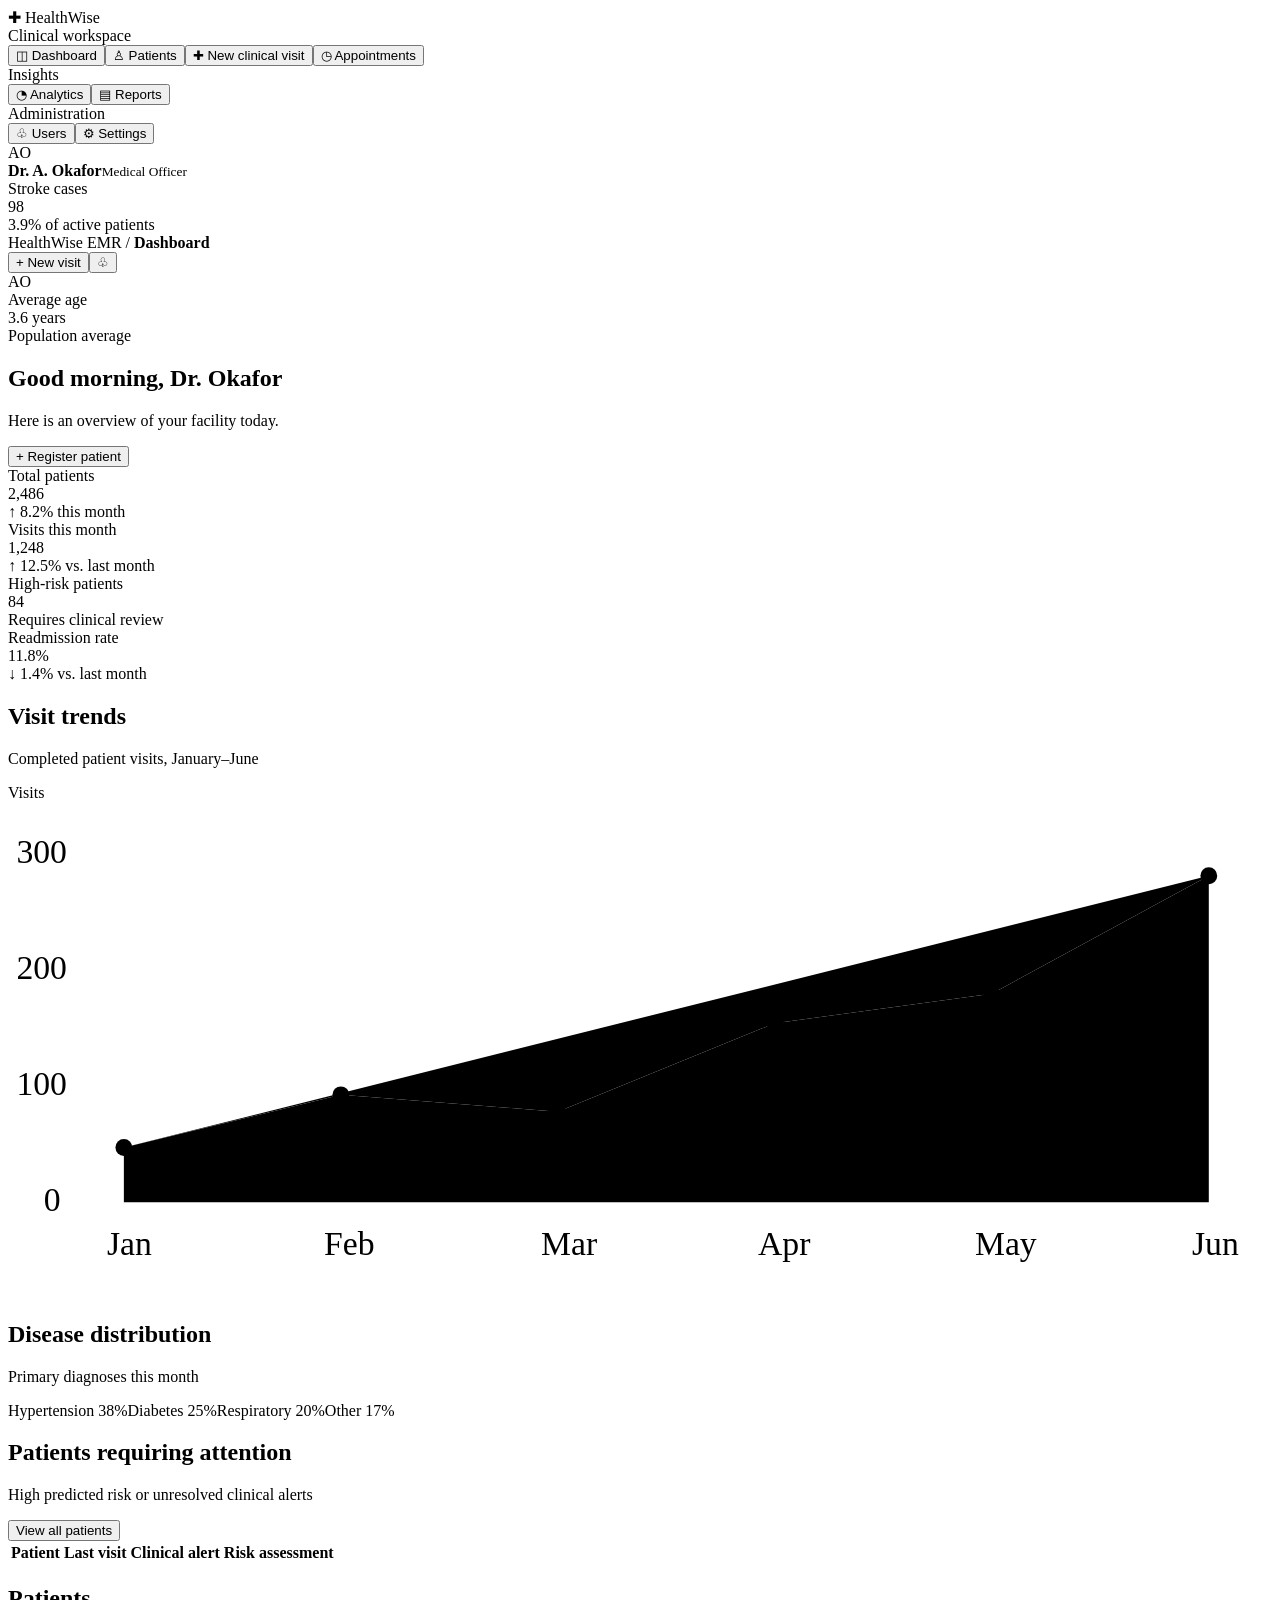
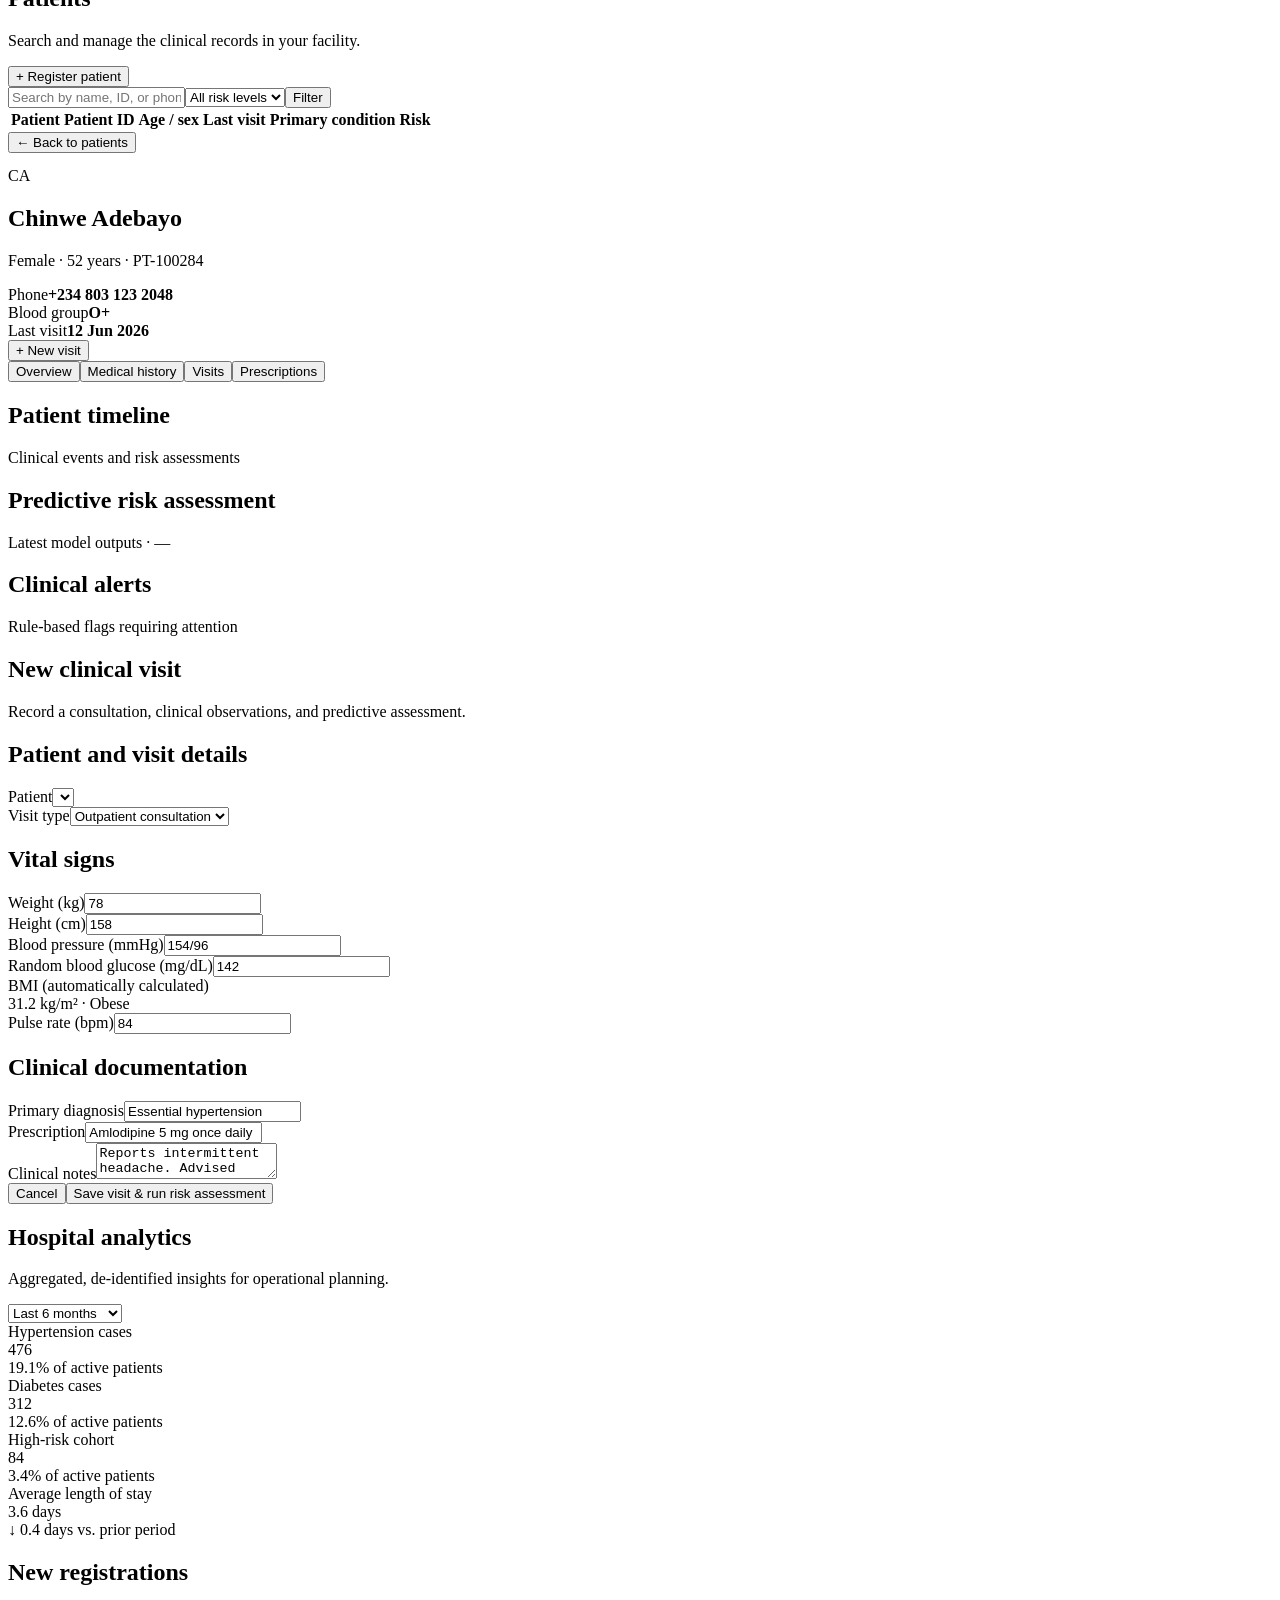
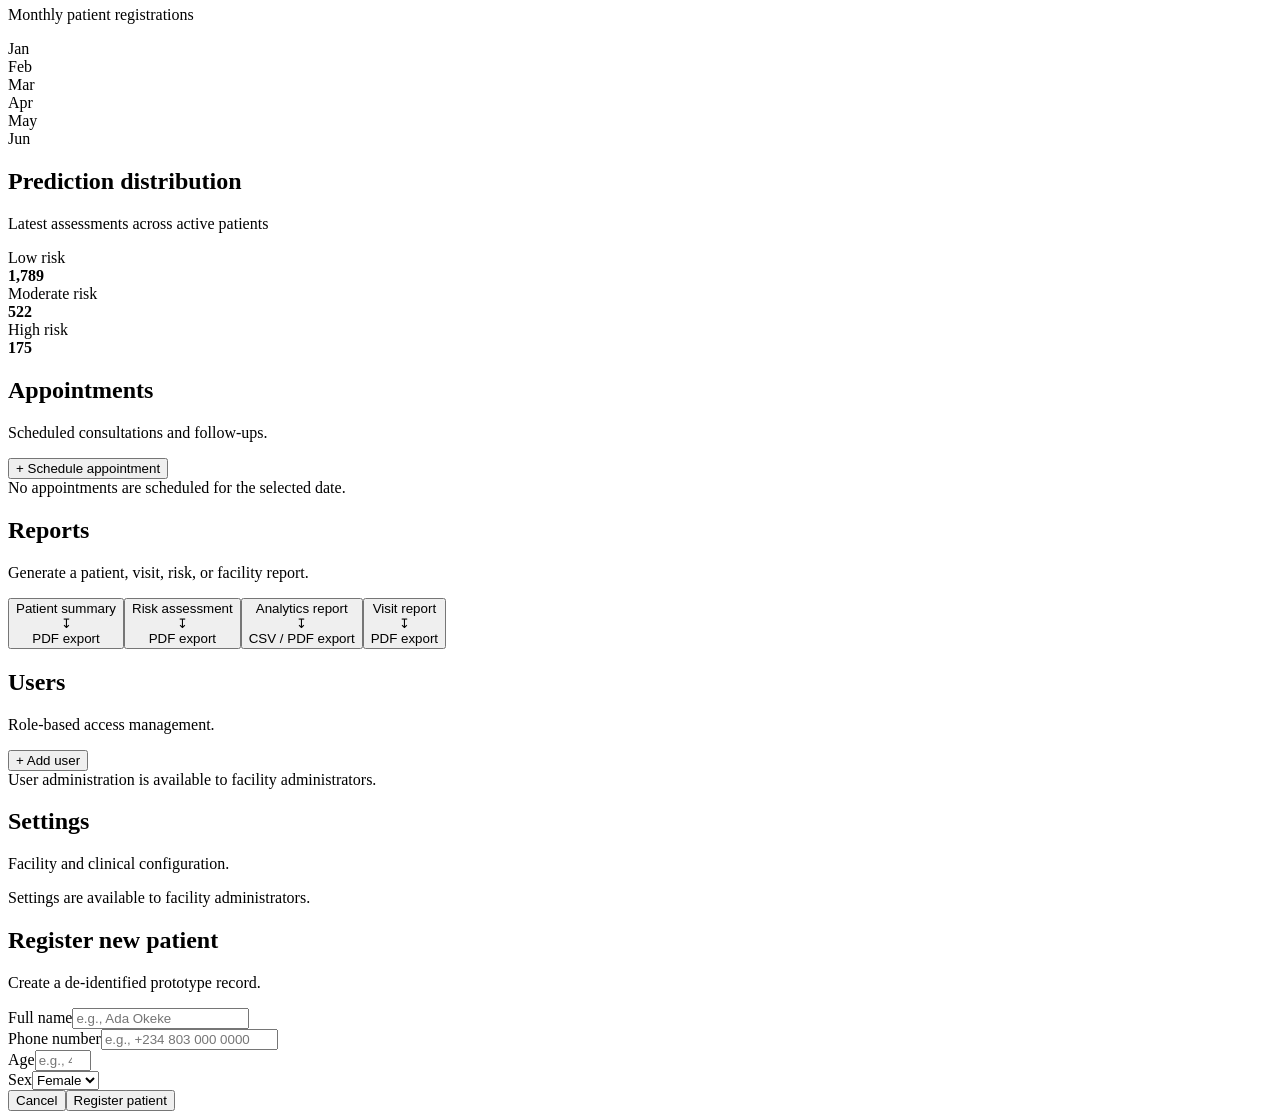
==== templates/index.html @ 0ec0c778 "init: EMR System" ====
<!doctype html>
<html lang="en">

<head>
    <meta charset="utf-8">
    <meta name="viewport" content="width=device-width, initial-scale=1">
    <title>HealthWise EMR</title>
    <link rel="stylesheet" href="{{ url_for('static', path='style.css') }}">
</head>

<body>
    <div class="app">
        <aside class="sidebar">
            <div class="brand"><span class="brand-mark">✚</span> HealthWise</div>
            <div>
                <div class="workspace">Clinical workspace</div>
                <nav class="nav" aria-label="Main navigation">
                    <button class="active" data-page="dashboard"><span class="icon">◫</span> Dashboard</button><button
                        data-page="patients"><span class="icon">♙</span> Patients</button><button
                        data-page="visit"><span class="icon">✚</span> New clinical visit</button><button
                        data-page="appointments"><span class="icon">◷</span> Appointments</button>
                </nav>
            </div>
            <div>
                <div class="workspace">Insights</div>
                <nav class="nav"><button data-page="analytics"><span class="icon">◔</span> Analytics</button><button
                        data-page="reports"><span class="icon">▤</span> Reports</button></nav>
            </div>
            <div>
                <div class="workspace">Administration</div>
                <nav class="nav"><button data-page="users"><span class="icon">♧</span> Users</button><button
                        data-page="settings"><span class="icon">⚙</span> Settings</button></nav>
            </div>
            <div class="user">
                <div class="avatar">AO</div>
                <div><strong>Dr. A. Okafor</strong><small>Medical Officer</small></div>
            </div>
        </aside>
                        <div class="metric">
                            <div class="metric-label">Stroke cases</div>
                            <div class="metric-value" id="stroke-cases">98</div>
                            <div class="metric-note">3.9% of active patients</div>
                        </div>
        <main class="main">
            <header class="topbar">
                <div class="crumb">HealthWise EMR <span> / </span><strong id="crumb">Dashboard</strong></div>
                <div class="top-actions"><button class="btn small" onclick="showPage('visit')">+ New
                        visit</button><button class="bell" aria-label="Notifications">♧</button>
                    <div class="avatar">AO</div>
                            <div class="metric-label">Average age</div>
                            <div class="metric-value" id="average-age">3.6 years</div>
                            <div class="metric-note">Population average</div>
                <section class="page active" id="dashboard">
                    <div class="page-title">
                        <div>
                            <h1>Good morning, Dr. Okafor</h1>
                            <p>Here is an overview of your facility today.</p>
                        </div><button class="btn primary" onclick="openModal('patient-modal')">+ Register
                            patient</button>
                    </div>
                    <div class="metric-grid">
                        <div class="metric">
                            <div class="metric-label">Total patients</div>
                            <div class="metric-value" id="total-patients">2,486</div>
                            <div class="metric-note">↑ 8.2% this month</div>
                        </div>
                        <div class="metric">
                            <div class="metric-label">Visits this month</div>
                            <div class="metric-value" id="visits-this-month">1,248</div>
                            <div class="metric-note">↑ 12.5% vs. last month</div>
                        </div>
                        <div class="metric">
                            <div class="metric-label">High-risk patients</div>
                            <div class="metric-value" id="high-risk-patients">84</div>
                            <div class="metric-note neutral">Requires clinical review</div>
                        </div>
                        <div class="metric">
                            <div class="metric-label">Readmission rate</div>
                            <div class="metric-value" id="readmission-rate">11.8%</div>
                            <div class="metric-note">↓ 1.4% vs. last month</div>
                        </div>
                    </div>
                    <div class="grid-2">
                        <div class="card">
                            <div class="card-head">
                                <div>
                                    <h2>Visit trends</h2>
                                    <p class="subtle">Completed patient visits, January–June</p>
                                </div>
                                <div class="legend"><span><i class="dot"
                                            style="background:var(--brand)"></i>Visits</span></div>
                            </div>
                            <div class="chart"><svg class="line-chart" viewBox="0 0 600 235" role="img"
                                    aria-label="Completed visits trend increases from 136 in January to 281 in June">
                                    <line class="gridline" x1="45" y1="25" x2="585" y2="25" />
                                    <line class="gridline" x1="45" y1="80" x2="585" y2="80" />
                                    <line class="gridline" x1="45" y1="135" x2="585" y2="135" />
                                    <line class="gridline" x1="45" y1="190" x2="585" y2="190" /><text x="4"
                                        y="29">300</text><text x="4" y="84">200</text><text x="4"
                                        y="139">100</text><text x="17" y="194">0</text>
                                    <path class="area"
                                        d="M55 164 L158 139 L261 147 L364 105 L467 91 L570 35 L570 190 L55 190Z" />
                                    <path class="line" d="M55 164 L158 139 L261 147 L364 105 L467 91 L570 35" />
                                    <g>
                                        <circle class="point" cx="55" cy="164" r="4" />
                                        <circle class="point" cx="158" cy="139" r="4" />
                                        <circle class="point" cx="261" cy="147" r="4" />
                                        <circle class="point" cx="364" cy="105" r="4" />
                                        <circle class="point" cx="467" cy="91" r="4" />
                                        <circle class="point" cx="570" cy="35" r="4" />
                                    </g><text x="47" y="215">Jan</text><text x="150" y="215">Feb</text><text x="253"
                                        y="215">Mar</text><text x="356" y="215">Apr</text><text x="459"
                                        y="215">May</text><text x="562" y="215">Jun</text>
                                </svg></div>
                        </div>
                        <div class="card">
                            <div class="card-head">
                                <div>
                                    <h2>Disease distribution</h2>
                                    <p class="subtle">Primary diagnoses this month</p>
                                </div>
                            </div>
                            <div class="donut-wrap">
                                <div class="donut"
                                    aria-label="Disease distribution: hypertension 38 percent, diabetes 25 percent, respiratory 20 percent, other 17 percent">
                                </div>
                                <div class="donut-key"><span><i class="dot"
                                            style="background:var(--brand)"></i>Hypertension 38%</span><span><i
                                            class="dot" style="background:var(--blue)"></i>Diabetes 25%</span><span><i
                                            class="dot" style="background:var(--amber)"></i>Respiratory
                                        20%</span><span><i class="dot" style="background:#cbd7df"></i>Other 17%</span>
                                </div>
                            </div>
                        </div>
                    </div>
                    <div class="card">
                        <div class="card-head">
                            <div>
                                <h2>Patients requiring attention</h2>
                                <p class="subtle">High predicted risk or unresolved clinical alerts</p>
                            </div><button class="btn small" onclick="showPage('patients')">View all patients</button>
                        </div>
                        <div class="table-wrap">
                            <table>
                                <thead>
                                    <tr>
                                        <th>Patient</th>
                                        <th>Last visit</th>
                                        <th>Clinical alert</th>
                                        <th>Risk assessment</th>
                                        <th></th>
                                    </tr>
                                </thead>
                                <tbody id="attention-table"></tbody>
                            </table>
                        </div>
                    </div>
                </section>
                <section class="page" id="patients">
                    <div class="page-title">
                        <div>
                            <h1>Patients</h1>
                            <p>Search and manage the clinical records in your facility.</p>
                        </div><button class="btn primary" onclick="openModal('patient-modal')">+ Register
                            patient</button>
                    </div>
                    <div class="card">
                        <div class="filter-row"><input class="search" id="patient-search" oninput="renderPatients()"
                                placeholder="Search by name, ID, or phone"><select class="select" id="risk-filter"
                                onchange="renderPatients()">
                                <option value="all">All risk levels</option>
                                <option>High</option>
                                <option>Moderate</option>
                                <option>Low</option>
                            </select><button class="btn" onclick="renderPatients()">Filter</button></div>
                        <div class="table-wrap">
                            <table>
                                <thead>
                                    <tr>
                                        <th>Patient</th>
                                        <th>Patient ID</th>
                                        <th>Age / sex</th>
                                        <th>Last visit</th>
                                        <th>Primary condition</th>
                                        <th>Risk</th>
                                        <th></th>
                                    </tr>
                                </thead>
                                <tbody id="patients-table"></tbody>
                            </table>
                        </div>
                    </div>
                </section>
                <section class="page" id="profile"><button class="btn small" onclick="showPage('patients')">← Back to
                        patients</button>
                    <div class="profile-header" style="margin-top:14px">
                        <div class="profile-avatar" id="profile-initials">CA</div>
                        <div class="profile-name">
                            <h1 id="profile-name">Chinwe Adebayo</h1>
                            <p id="profile-details">Female · 52 years · PT-100284</p>
                        </div>
                        <div class="profile-meta">
                            <div>Phone<strong id="profile-phone">+234 803 123 2048</strong></div>
                            <div>Blood group<strong>O+</strong></div>
                            <div>Last visit<strong id="profile-last">12 Jun 2026</strong></div>
                        </div><button class="btn primary" onclick="showPage('visit')">+ New visit</button>
                    </div>
                    <div class="tabs"><button class="active">Overview</button><button>Medical
                            history</button><button>Visits</button><button>Prescriptions</button></div>
                    <div class="patient-grid">
                        <div>
                            <div class="card">
                                <div class="card-head">
                                    <div>
                                        <h2>Patient timeline</h2>
                                        <p class="subtle">Clinical events and risk assessments</p>
                                    </div>
                                </div>
                                <div class="timeline" id="timeline"></div>
                            </div>
                        </div>
                        <div>
                            <div class="card" style="margin-bottom:18px">
                                <div class="card-head">
                                    <div>
                                        <h2>Predictive risk assessment</h2>
                                        <p class="subtle">Latest model outputs · <span id="profile-last-update">—</span></p>
                                    </div>
                                </div>
                                <div class="risk-list" id="risk-breakdown"></div>
                            </div>
                            <div class="card">
                                <div class="card-head">
                                    <div>
                                        <h2>Clinical alerts</h2>
                                        <p class="subtle">Rule-based flags requiring attention</p>
                                    </div>
                                </div>
                                <div id="clinical-alerts"></div>
                            </div>
                        </div>
                    </div>
                </section>
                <section class="page" id="visit">
                    <div class="page-title">
                        <div>
                            <h1>New clinical visit</h1>
                            <p>Record a consultation, clinical observations, and predictive assessment.</p>
                        </div>
                    </div>
                    <div class="card">
                        <form id="visit-form" onsubmit="saveVisit(event)">
                            <div class="form-section">
                                <h2>Patient and visit details</h2>
                                <div class="form-grid">
                                        <div class="field"><label for="visit-patient">Patient</label><select
                                            id="visit-patient"></select></div>
                                    <div class="field"><label for="visit-type">Visit type</label><select
                                            id="visit-type">
                                            <option>Outpatient consultation</option>
                                            <option>Follow-up</option>
                                            <option>Emergency</option>
                                        </select></div>
                                </div>
                            </div>
                            <div class="form-section">
                                <h2>Vital signs</h2>
                                <div class="form-grid">
                                    <div class="field"><label for="weight">Weight (kg)</label><input id="weight"
                                            type="number" value="78" min="1" oninput="calculateBMI()"></div>
                                    <div class="field"><label for="height">Height (cm)</label><input id="height"
                                            type="number" value="158" min="1" oninput="calculateBMI()"></div>
                                    <div class="field"><label for="bp">Blood pressure (mmHg)</label><input id="bp"
                                            value="154/96"></div>
                                    <div class="field"><label for="glucose">Random blood glucose (mg/dL)</label><input
                                            id="glucose" type="number" value="142"></div>
                                    <div class="field"><label>BMI (automatically calculated)</label>
                                        <div class="bmi-readout" id="bmi">31.2 kg/m² · Obese</div>
                                    </div>
                                    <div class="field"><label for="pulse">Pulse rate (bpm)</label><input id="pulse"
                                            type="number" value="84"></div>
                                </div>
                            </div>
                            <div class="form-section">
                                <h2>Clinical documentation</h2>
                                <div class="form-grid">
                                    <div class="field"><label for="diagnosis">Primary diagnosis</label><input
                                            id="diagnosis" value="Essential hypertension"></div>
                                    <div class="field"><label for="medication">Prescription</label><input
                                            id="medication" value="Amlodipine 5 mg once daily"></div>
                                    <div class="field full"><label for="notes">Clinical notes</label><textarea
                                            id="notes">Reports intermittent headache. Advised reduced sodium intake, regular activity and BP review in four weeks.</textarea>
                                    </div>
                                </div>
                            </div>
                            <div class="modal-actions"><button type="button" class="btn"
                                    onclick="showPage('dashboard')">Cancel</button><button class="btn primary"
                                    type="submit">Save visit & run risk assessment</button></div>
                        </form>
                    </div>
                </section>
                <section class="page" id="analytics">
                    <div class="page-title">
                        <div>
                            <h1>Hospital analytics</h1>
                            <p>Aggregated, de-identified insights for operational planning.</p>
                        </div><select class="select">
                            <option>Last 6 months</option>
                            <option>Last 12 months</option>
                        </select>
                    </div>
                    <div class="metric-grid">
                        <div class="metric">
                            <div class="metric-label">Hypertension cases</div>
                            <div class="metric-value" id="hypertension-cases">476</div>
                            <div class="metric-note">19.1% of active patients</div>
                        </div>
                        <div class="metric">
                            <div class="metric-label">Diabetes cases</div>
                            <div class="metric-value" id="diabetes-cases">312</div>
                            <div class="metric-note">12.6% of active patients</div>
                        </div>
                        <div class="metric">
                            <div class="metric-label">High-risk cohort</div>
                            <div class="metric-value" id="high-risk-cohort">84</div>
                            <div class="metric-note neutral">3.4% of active patients</div>
                        </div>
                        <div class="metric">
                            <div class="metric-label">Average length of stay</div>
                            <div class="metric-value" id="average-length-of-stay">3.6 days</div>
                            <div class="metric-note">↓ 0.4 days vs. prior period</div>
                        </div>
                    </div>
                    <div class="grid-2">
                        <div class="card">
                            <div class="card-head">
                                <div>
                                    <h2>New registrations</h2>
                                    <p class="subtle">Monthly patient registrations</p>
                                </div>
                            </div>
                            <div class="bars" aria-label="Monthly registrations">
                                <div class="bar-col"><i style="height:38%"></i>Jan</div>
                                <div class="bar-col"><i style="height:51%"></i>Feb</div>
                                <div class="bar-col"><i style="height:46%"></i>Mar</div>
                                <div class="bar-col"><i style="height:65%"></i>Apr</div>
                                <div class="bar-col"><i style="height:71%"></i>May</div>
                                <div class="bar-col"><i style="height:88%"></i>Jun</div>
                            </div>
                        </div>
                        <div class="card">
                            <div class="card-head">
                                <div>
                                    <h2>Prediction distribution</h2>
                                    <p class="subtle">Latest assessments across active patients</p>
                                </div>
                            </div>
                            <div class="risk-list">
                                <div class="risk-row"><span>Low risk</span>
                                    <div class="bar"><span style="width:72%"></span></div><strong>1,789</strong>
                                </div>
                                <div class="risk-row"><span>Moderate risk</span>
                                    <div class="bar amber"><span style="width:21%"></span></div><strong>522</strong>
                                </div>
                                <div class="risk-row"><span>High risk</span>
                                    <div class="bar red"><span style="width:7%"></span></div><strong>175</strong>
                                </div>
                            </div>
                        </div>
                    </div>
                </section>
                <section class="page" id="appointments">
                    <div class="page-title">
                        <div>
                            <h1>Appointments</h1>
                            <p>Scheduled consultations and follow-ups.</p>
                        </div><button class="btn primary" onclick="alert('Appointment scheduling would open here.')">+
                            Schedule appointment</button>
                    </div>
                    <div class="card">
                        <div class="empty">No appointments are scheduled for the selected date.</div>
                    </div>
                </section>
                <section class="page" id="reports">
                    <div class="page-title">
                        <div>
                            <h1>Reports</h1>
                            <p>Generate a patient, visit, risk, or facility report.</p>
                        </div>
                    </div>
                    <div class="metric-grid"><button class="metric"
                            onclick="alert('Patient summary report queued for download.')">
                            <div class="metric-label">Patient summary</div>
                            <div class="metric-value">↧</div>
                            <div class="metric-note neutral">PDF export</div>
                        </button><button class="metric" onclick="alert('Risk assessment report queued for download.')">
                            <div class="metric-label">Risk assessment</div>
                            <div class="metric-value">↧</div>
                            <div class="metric-note neutral">PDF export</div>
                        </button><button class="metric" onclick="alert('Analytics report queued for download.')">
                            <div class="metric-label">Analytics report</div>
                            <div class="metric-value">↧</div>
                            <div class="metric-note neutral">CSV / PDF export</div>
                        </button><button class="metric" onclick="alert('Visit report queued for download.')">
                            <div class="metric-label">Visit report</div>
                            <div class="metric-value">↧</div>
                            <div class="metric-note neutral">PDF export</div>
                        </button></div>
                </section>
                <section class="page" id="users">
                    <div class="page-title">
                        <div>
                            <h1>Users</h1>
                            <p>Role-based access management.</p>
                        </div><button class="btn primary">+ Add user</button>
                    </div>
                    <div class="card">
                        <div class="empty">User administration is available to facility administrators.</div>
                    </div>
                </section>
                <section class="page" id="settings">
                    <div class="page-title">
                        <div>
                            <h1>Settings</h1>
                            <p>Facility and clinical configuration.</p>
                        </div>
                    </div>
                    <div class="card">
                        <div class="empty">Settings are available to facility administrators.</div>
                    </div>
                </section>
            </div>
        </main>
    </div>
    <div class="modal" id="patient-modal" role="dialog" aria-modal="true" aria-labelledby="modal-title">
        <div class="modal-card">
            <h2 id="modal-title">Register new patient</h2>
            <p class="subtle">Create a de-identified prototype record.</p>
            <form onsubmit="registerPatient(event)">
                <div class="form-section">
                    <div class="form-grid">
                        <div class="field"><label for="new-name">Full name</label><input id="new-name" required
                                placeholder="e.g., Ada Okeke"></div>
                        <div class="field"><label for="new-phone">Phone number</label><input id="new-phone" required
                                placeholder="e.g., +234 803 000 0000"></div>
                        <div class="field"><label for="new-age">Age</label><input id="new-age" type="number" required
                                min="0" max="120" placeholder="e.g., 42"></div>
                        <div class="field"><label for="new-sex">Sex</label><select id="new-sex">
                                <option>Female</option>
                                <option>Male</option>
                                <option>Other</option>
                            </select></div>
                    </div>
                </div>
                <div class="modal-actions"><button type="button" class="btn"
                        onclick="closeModal('patient-modal')">Cancel</button><button class="btn primary"
                        type="submit">Register patient</button></div>
            </form>
        </div>
    </div>

    <script src="/static/script.js"></script>
</body>
</html>
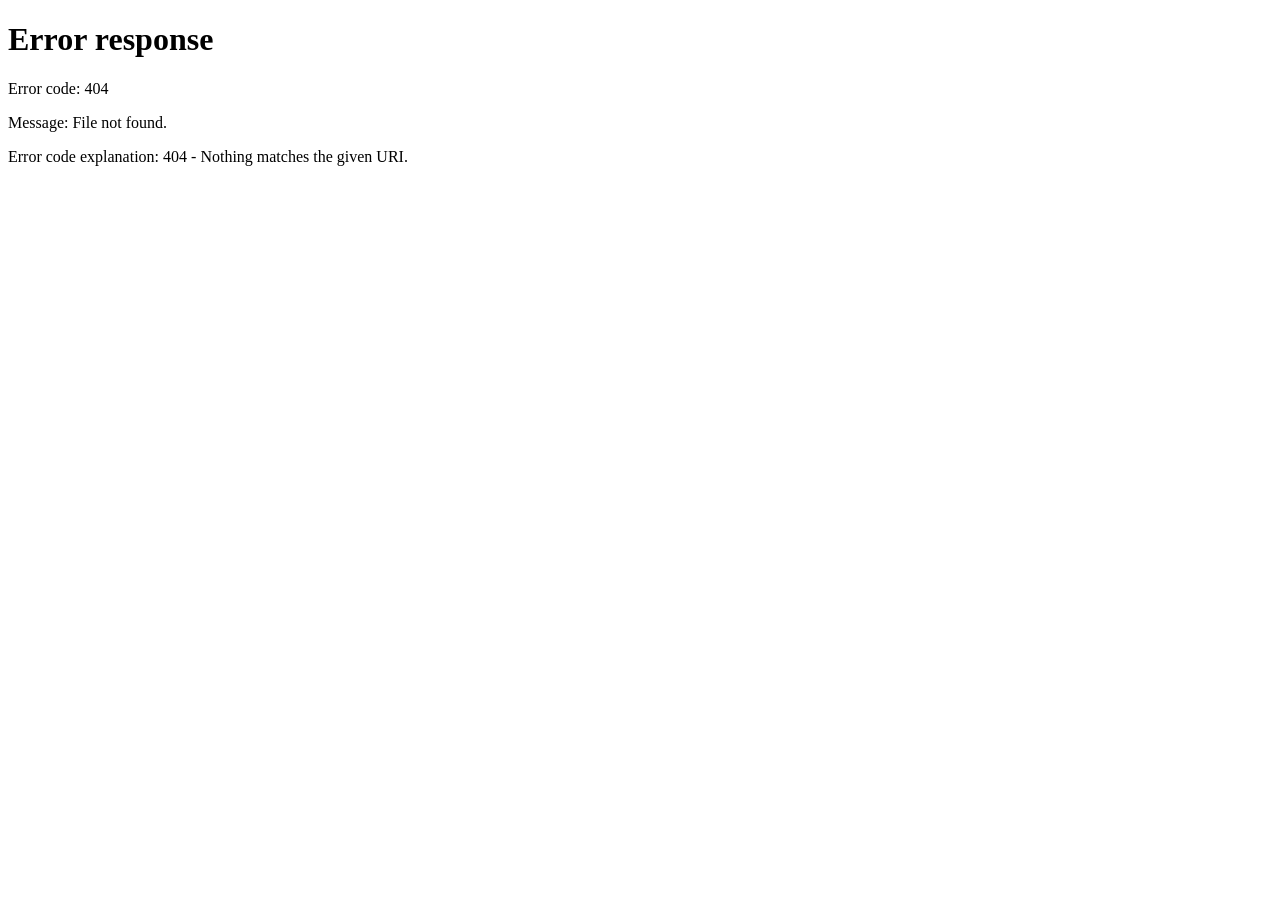
==== commit d9814f0b: "Add authentication templates for login, logout, profile, registration, and password reset - Created " ====
--- a/templates/index.html
+++ b/templates/index.html
@@ -9,170 +9,259 @@
 </head>
 
 <body>
-    <div class="app">
-        <aside class="sidebar">
-            <div class="brand"><span class="brand-mark">✚</span> HealthWise</div>
+    <div class="app app-shell">
+        <aside class="sidebar" id="sidebar">
+            <div class="sidebar-brand-row">
+                <div class="brand"><span class="brand-mark">✚</span> HealthWise</div>
+                <button class="sidebar-close" type="button" aria-label="Close sidebar" data-close-sidebar>×</button>
+            </div>
             <div>
                 <div class="workspace">Clinical workspace</div>
                 <nav class="nav" aria-label="Main navigation">
-                    <button class="active" data-page="dashboard"><span class="icon">◫</span> Dashboard</button><button
-                        data-page="patients"><span class="icon">♙</span> Patients</button><button
-                        data-page="visit"><span class="icon">✚</span> New clinical visit</button><button
-                        data-page="appointments"><span class="icon">◷</span> Appointments</button>
+                    <button class="active" data-page="dashboard"><span class="icon">◫</span> Dashboard</button>
+                    <button data-page="patients"><span class="icon">♙</span> Patients</button>
+                    <button data-page="visit"><span class="icon">✚</span> New clinical visit</button>
+                    <button data-page="appointments"><span class="icon">◷</span> Appointments</button>
                 </nav>
             </div>
             <div>
                 <div class="workspace">Insights</div>
-                <nav class="nav"><button data-page="analytics"><span class="icon">◔</span> Analytics</button><button
-                        data-page="reports"><span class="icon">▤</span> Reports</button></nav>
+                <nav class="nav">
+                    <button data-page="prediction"><span class="icon">✦</span> AI Predictions</button>
+                    <button data-page="analytics"><span class="icon">◔</span> Analytics</button>
+                    <button data-page="reports"><span class="icon">▤</span> Reports</button>
+                </nav>
             </div>
             <div>
                 <div class="workspace">Administration</div>
-                <nav class="nav"><button data-page="users"><span class="icon">♧</span> Users</button><button
-                        data-page="settings"><span class="icon">⚙</span> Settings</button></nav>
+                <nav class="nav">
+                    <button data-page="users"><span class="icon">♧</span> Users</button>
+                    <button data-page="settings"><span class="icon">⚙</span> Settings</button>
+                </nav>
             </div>
             <div class="user">
                 <div class="avatar">AO</div>
                 <div><strong>Dr. A. Okafor</strong><small>Medical Officer</small></div>
             </div>
         </aside>
-                        <div class="metric">
-                            <div class="metric-label">Stroke cases</div>
-                            <div class="metric-value" id="stroke-cases">98</div>
-                            <div class="metric-note">3.9% of active patients</div>
-                        </div>
+
+        <div class="sidebar-backdrop" data-close-sidebar></div>
+
         <main class="main">
             <header class="topbar">
-                <div class="crumb">HealthWise EMR <span> / </span><strong id="crumb">Dashboard</strong></div>
-                <div class="top-actions"><button class="btn small" onclick="showPage('visit')">+ New
-                        visit</button><button class="bell" aria-label="Notifications">♧</button>
+                <div class="topbar-left">
+                    <button class="sidebar-toggle" type="button" aria-label="Open sidebar" data-open-sidebar>☰</button>
+                    <div class="crumb">HealthWise EMR <span> / </span><strong id="crumb">Dashboard</strong></div>
+                </div>
+                <div class="topbar-search-wrap">
+                    <label class="topbar-search-label" for="global-search">Global search</label>
+                    <input id="global-search" class="topbar-search" type="search" placeholder="Search patients, visits, conditions">
+                </div>
+                <div class="top-actions">
+                    <button class="bell" aria-label="Notifications">⚑</button>
                     <div class="avatar">AO</div>
-                            <div class="metric-label">Average age</div>
-                            <div class="metric-value" id="average-age">3.6 years</div>
-                            <div class="metric-note">Population average</div>
+                </div>
+            </header>
+
+            <div class="content">
                 <section class="page active" id="dashboard">
-                    <div class="page-title">
-                        <div>
-                            <h1>Good morning, Dr. Okafor</h1>
-                            <p>Here is an overview of your facility today.</p>
-                        </div><button class="btn primary" onclick="openModal('patient-modal')">+ Register
-                            patient</button>
-                    </div>
-                    <div class="metric-grid">
-                        <div class="metric">
+                    <div class="dashboard-hero card">
+                        <div>
+                            <div class="eyebrow">Hospital operations overview</div>
+                            <h1>Command center for today’s clinical activity.</h1>
+                            <p>
+                                Track admissions, risk signals, disease trends, and the most urgent patients from a single
+                                dashboard built for hospital workflows.
+                            </p>
+                        </div>
+                        <div class="hero-actions">
+                            <button class="btn primary" onclick="openModal('patient-modal')">+ Register patient</button>
+                            <button class="btn" onclick="showPage('visit')">+ New visit</button>
+                        </div>
+                    </div>
+
+                    <div class="metric-grid dashboard-grid" id="dashboard-stats">
+                        <div class="metric stat-card accent-a">
                             <div class="metric-label">Total patients</div>
-                            <div class="metric-value" id="total-patients">2,486</div>
-                            <div class="metric-note">↑ 8.2% this month</div>
-                        </div>
-                        <div class="metric">
-                            <div class="metric-label">Visits this month</div>
-                            <div class="metric-value" id="visits-this-month">1,248</div>
-                            <div class="metric-note">↑ 12.5% vs. last month</div>
-                        </div>
-                        <div class="metric">
-                            <div class="metric-label">High-risk patients</div>
-                            <div class="metric-value" id="high-risk-patients">84</div>
-                            <div class="metric-note neutral">Requires clinical review</div>
-                        </div>
-                        <div class="metric">
-                            <div class="metric-label">Readmission rate</div>
-                            <div class="metric-value" id="readmission-rate">11.8%</div>
-                            <div class="metric-note">↓ 1.4% vs. last month</div>
-                        </div>
-                    </div>
-                    <div class="grid-2">
-                        <div class="card">
-                            <div class="card-head">
-                                <div>
-                                    <h2>Visit trends</h2>
-                                    <p class="subtle">Completed patient visits, January–June</p>
-                                </div>
-                                <div class="legend"><span><i class="dot"
-                                            style="background:var(--brand)"></i>Visits</span></div>
-                            </div>
-                            <div class="chart"><svg class="line-chart" viewBox="0 0 600 235" role="img"
-                                    aria-label="Completed visits trend increases from 136 in January to 281 in June">
-                                    <line class="gridline" x1="45" y1="25" x2="585" y2="25" />
-                                    <line class="gridline" x1="45" y1="80" x2="585" y2="80" />
-                                    <line class="gridline" x1="45" y1="135" x2="585" y2="135" />
-                                    <line class="gridline" x1="45" y1="190" x2="585" y2="190" /><text x="4"
-                                        y="29">300</text><text x="4" y="84">200</text><text x="4"
-                                        y="139">100</text><text x="17" y="194">0</text>
-                                    <path class="area"
-                                        d="M55 164 L158 139 L261 147 L364 105 L467 91 L570 35 L570 190 L55 190Z" />
-                                    <path class="line" d="M55 164 L158 139 L261 147 L364 105 L467 91 L570 35" />
-                                    <g>
-                                        <circle class="point" cx="55" cy="164" r="4" />
-                                        <circle class="point" cx="158" cy="139" r="4" />
-                                        <circle class="point" cx="261" cy="147" r="4" />
-                                        <circle class="point" cx="364" cy="105" r="4" />
-                                        <circle class="point" cx="467" cy="91" r="4" />
-                                        <circle class="point" cx="570" cy="35" r="4" />
-                                    </g><text x="47" y="215">Jan</text><text x="150" y="215">Feb</text><text x="253"
-                                        y="215">Mar</text><text x="356" y="215">Apr</text><text x="459"
-                                        y="215">May</text><text x="562" y="215">Jun</text>
-                                </svg></div>
-                        </div>
-                        <div class="card">
-                            <div class="card-head">
-                                <div>
+                            <div class="metric-value" id="dashboard-total-patients">0</div>
+                            <div class="metric-note" id="dashboard-total-patients-note">Updated from live records</div>
+                        </div>
+                        <div class="metric stat-card accent-b">
+                            <div class="metric-label">High risk patients</div>
+                            <div class="metric-value" id="dashboard-high-risk-patients">0</div>
+                            <div class="metric-note neutral" id="dashboard-high-risk-note">Require clinical review</div>
+                        </div>
+                        <div class="metric stat-card accent-c">
+                            <div class="metric-label">Diabetes cases</div>
+                            <div class="metric-value" id="dashboard-diabetes-cases">0</div>
+                            <div class="metric-note" id="dashboard-diabetes-note">Derived from hospital analytics</div>
+                        </div>
+                        <div class="metric stat-card accent-d">
+                            <div class="metric-label">Hypertension cases</div>
+                            <div class="metric-value" id="dashboard-hypertension-cases">0</div>
+                            <div class="metric-note" id="dashboard-hypertension-note">Derived from hospital analytics</div>
+                        </div>
+                        <div class="metric stat-card accent-e">
+                            <div class="metric-label">Stroke cases</div>
+                            <div class="metric-value" id="dashboard-stroke-cases">0</div>
+                            <div class="metric-note" id="dashboard-stroke-note">Derived from hospital analytics</div>
+                        </div>
+                        <div class="metric stat-card accent-f">
+                            <div class="metric-label">Today's visits</div>
+                            <div class="metric-value" id="dashboard-visits-this-month">0</div>
+                            <div class="metric-note neutral" id="dashboard-visits-note">From dashboard summary</div>
+                        </div>
+                    </div>
+
+                    <div class="dashboard-layout">
+                        <section class="card chart-card">
+                            <div class="card-head">
+                                <div>
+                                    <div class="eyebrow">Visit activity</div>
+                                    <h2>Monthly visits</h2>
+                                    <p class="subtle">Rolling six-month patient activity from the SQLite dataset.</p>
+                                </div>
+                                <div class="legend"><span><i class="dot" style="background:var(--brand)"></i>Visits</span></div>
+                            </div>
+                            <div class="chart dashboard-chart">
+                                <svg class="line-chart dashboard-line-chart" viewBox="0 0 640 260" role="img" aria-label="Monthly visits trend chart"></svg>
+                            </div>
+                        </section>
+
+                        <section class="card chart-card">
+                            <div class="card-head">
+                                <div>
+                                    <div class="eyebrow">Case mix</div>
                                     <h2>Disease distribution</h2>
-                                    <p class="subtle">Primary diagnoses this month</p>
-                                </div>
-                            </div>
-                            <div class="donut-wrap">
-                                <div class="donut"
-                                    aria-label="Disease distribution: hypertension 38 percent, diabetes 25 percent, respiratory 20 percent, other 17 percent">
-                                </div>
-                                <div class="donut-key"><span><i class="dot"
-                                            style="background:var(--brand)"></i>Hypertension 38%</span><span><i
-                                            class="dot" style="background:var(--blue)"></i>Diabetes 25%</span><span><i
-                                            class="dot" style="background:var(--amber)"></i>Respiratory
-                                        20%</span><span><i class="dot" style="background:#cbd7df"></i>Other 17%</span>
-                                </div>
-                            </div>
-                        </div>
-                    </div>
-                    <div class="card">
-                        <div class="card-head">
-                            <div>
-                                <h2>Patients requiring attention</h2>
-                                <p class="subtle">High predicted risk or unresolved clinical alerts</p>
-                            </div><button class="btn small" onclick="showPage('patients')">View all patients</button>
-                        </div>
-                        <div class="table-wrap">
-                            <table>
-                                <thead>
-                                    <tr>
-                                        <th>Patient</th>
-                                        <th>Last visit</th>
-                                        <th>Clinical alert</th>
-                                        <th>Risk assessment</th>
-                                        <th></th>
-                                    </tr>
-                                </thead>
-                                <tbody id="attention-table"></tbody>
-                            </table>
-                        </div>
+                                    <p class="subtle">Current condition mix across active patients.</p>
+                                </div>
+                            </div>
+                            <div class="donut-wrap dashboard-donut-wrap">
+                                <div class="donut dashboard-donut" aria-label="Condition distribution chart"></div>
+                                <div class="donut-key dashboard-donut-key" id="condition-key"></div>
+                            </div>
+                        </section>
+
+                        <section class="card chart-card dashboard-risks">
+                            <div class="card-head">
+                                <div>
+                                    <div class="eyebrow">Risk signal</div>
+                                    <h2>Risk distribution</h2>
+                                    <p class="subtle">Patient risk levels from the latest assessments.</p>
+                                </div>
+                            </div>
+                            <div class="risk-list" id="risk-distribution-list"></div>
+                        </section>
+
+                        <section class="card chart-card dashboard-gender">
+                            <div class="card-head">
+                                <div>
+                                    <div class="eyebrow">Population profile</div>
+                                    <h2>Gender distribution</h2>
+                                    <p class="subtle">Balanced view of the active patient base.</p>
+                                </div>
+                            </div>
+                            <div class="bars dashboard-bars" id="gender-bars" aria-label="Gender distribution"></div>
+                        </section>
+
+                        <section class="card chart-card dashboard-alerts-panel">
+                            <div class="card-head">
+                                <div>
+                                    <div class="eyebrow">Clinical operations</div>
+                                    <h2>Alerts panel</h2>
+                                    <p class="subtle">Urgent follow-ups and care reminders.</p>
+                                </div>
+                            </div>
+                            <div class="alerts-grid" id="dashboard-alerts"></div>
+                        </section>
+
+                        <section class="card chart-card dashboard-attention">
+                            <div class="card-head">
+                                <div>
+                                    <div class="eyebrow">Clinical queue</div>
+                                    <h2>Patients requiring attention</h2>
+                                    <p class="subtle">High predicted risk or unresolved clinical alerts.</p>
+                                </div>
+                                <button class="btn small" onclick="showPage('patients')">View patients</button>
+                            </div>
+                            <div class="table-wrap dashboard-table-wrap">
+                                <table>
+                                    <thead>
+                                        <tr>
+                                            <th>Patient</th>
+                                            <th>Last visit</th>
+                                            <th>Clinical alert</th>
+                                            <th>Risk assessment</th>
+                                            <th></th>
+                                        </tr>
+                                    </thead>
+                                    <tbody id="attention-table"></tbody>
+                                </table>
+                            </div>
+                        </section>
                     </div>
                 </section>
                 <section class="page" id="patients">
                     <div class="page-title">
                         <div>
                             <h1>Patients</h1>
-                            <p>Search and manage the clinical records in your facility.</p>
-                        </div><button class="btn primary" onclick="openModal('patient-modal')">+ Register
-                            patient</button>
-                    </div>
-                    <div class="card">
-                        <div class="filter-row"><input class="search" id="patient-search" oninput="renderPatients()"
-                                placeholder="Search by name, ID, or phone"><select class="select" id="risk-filter"
-                                onchange="renderPatients()">
-                                <option value="all">All risk levels</option>
-                                <option>High</option>
-                                <option>Moderate</option>
-                                <option>Low</option>
-                            </select><button class="btn" onclick="renderPatients()">Filter</button></div>
+                            <p>Search, filter, sort, and review patient records in one workspace.</p>
+                        </div>
+                        <div class="page-actions">
+                            <button class="btn" onclick="exportPatients()">Export list</button>
+                            <button class="btn primary" onclick="openModal('patient-modal')">+ Register patient</button>
+                        </div>
+                    </div>
+                    <div class="metric-grid patient-summary-grid">
+                        <div class="metric summary-card">
+                            <div class="metric-label">Total patients</div>
+                            <div class="metric-value" id="patient-total-count">0</div>
+                            <div class="metric-note neutral">Live records from the SQLite dataset</div>
+                        </div>
+                        <div class="metric summary-card">
+                            <div class="metric-label">High risk</div>
+                            <div class="metric-value" id="patient-high-risk-count">0</div>
+                            <div class="metric-note neutral">Patients needing close review</div>
+                        </div>
+                        <div class="metric summary-card">
+                            <div class="metric-label">Active alerts</div>
+                            <div class="metric-value" id="patient-alert-count">0</div>
+                            <div class="metric-note neutral">Open AI or clinical reminders</div>
+                        </div>
+                        <div class="metric summary-card">
+                            <div class="metric-label">Selected page</div>
+                            <div class="metric-value" id="patient-page-count">1/1</div>
+                            <div class="metric-note neutral">Client-side pagination</div>
+                        </div>
+                    </div>
+                    <div class="card patient-panel">
+                        <div class="patient-toolbar">
+                            <div class="filter-row patient-filters">
+                                <input class="search" id="patient-search" oninput="renderPatients()"
+                                    placeholder="Search by name, ID, or phone">
+                                <select class="select" id="risk-filter" onchange="renderPatients()">
+                                    <option value="all">All risk levels</option>
+                                    <option>High</option>
+                                    <option>Moderate</option>
+                                    <option>Low</option>
+                                </select>
+                                <select class="select" id="sex-filter" onchange="renderPatients()">
+                                    <option value="all">All sex</option>
+                                    <option>Female</option>
+                                    <option>Male</option>
+                                    <option>Other</option>
+                                </select>
+                                <select class="select" id="sort-filter" onchange="renderPatients()">
+                                    <option value="last_desc">Newest visit</option>
+                                    <option value="risk_desc">Highest risk</option>
+                                    <option value="name_asc">Name A-Z</option>
+                                    <option value="age_desc">Age high to low</option>
+                                </select>
+                            </div>
+                            <div class="toolbar-actions">
+                                <button class="btn" onclick="renderPatients()">Refresh</button>
+                            </div>
+                        </div>
                         <div class="table-wrap">
                             <table>
                                 <thead>
@@ -189,54 +278,108 @@
                                 <tbody id="patients-table"></tbody>
                             </table>
                         </div>
+                        <div class="pagination-row">
+                            <span id="patients-range">Showing 0 of 0</span>
+                            <div class="pagination-actions">
+                                <button class="btn small" onclick="changePatientPage(-1)">Previous</button>
+                                <button class="btn small" onclick="changePatientPage(1)">Next</button>
+                            </div>
+                        </div>
                     </div>
                 </section>
-                <section class="page" id="profile"><button class="btn small" onclick="showPage('patients')">← Back to
-                        patients</button>
-                    <div class="profile-header" style="margin-top:14px">
-                        <div class="profile-avatar" id="profile-initials">CA</div>
-                        <div class="profile-name">
-                            <h1 id="profile-name">Chinwe Adebayo</h1>
-                            <p id="profile-details">Female · 52 years · PT-100284</p>
-                        </div>
-                        <div class="profile-meta">
-                            <div>Phone<strong id="profile-phone">+234 803 123 2048</strong></div>
-                            <div>Blood group<strong>O+</strong></div>
-                            <div>Last visit<strong id="profile-last">12 Jun 2026</strong></div>
-                        </div><button class="btn primary" onclick="showPage('visit')">+ New visit</button>
-                    </div>
-                    <div class="tabs"><button class="active">Overview</button><button>Medical
-                            history</button><button>Visits</button><button>Prescriptions</button></div>
-                    <div class="patient-grid">
+                <section class="page" id="profile">
+                    <div class="page-title">
+                        <div>
+                            <h1>Patient details</h1>
+                            <p>Review demographics, vitals, AI predictions, and visit history.</p>
+                        </div>
+                        <div class="page-actions">
+                            <button class="btn" onclick="showPage('patients')">← Back to patients</button>
+                            <button class="btn primary" onclick="showPage('visit')">+ New visit</button>
+                        </div>
+                    </div>
+                    <div class="card profile-hero">
+                        <div class="profile-header profile-header-enhanced">
+                            <div class="profile-avatar" id="profile-initials">CA</div>
+                            <div class="profile-name">
+                                <div class="eyebrow">Active patient record</div>
+                                <h1 id="profile-name">Chinwe Adebayo</h1>
+                                <p id="profile-details">Female · 52 years · PT-100284</p>
+                                <div class="profile-tags">
+                                    <span class="status blue" id="profile-risk-badge">High risk</span>
+                                    <span class="tag" id="profile-condition-badge">Essential hypertension</span>
+                                    <span class="tag" id="profile-alert-badge">BP 154/96 mmHg</span>
+                                </div>
+                            </div>
+                            <div class="profile-meta">
+                                <div>Phone<strong id="profile-phone">+234 803 123 2048</strong></div>
+                                <div>Last visit<strong id="profile-last">12 Jun 2026</strong></div>
+                                <div>Record ID<strong id="profile-id">PT-100284</strong></div>
+                            </div>
+                        </div>
+                        <div class="profile-stat-grid">
+                            <div class="metric profile-stat"><div class="metric-label">Blood pressure</div><div class="metric-value" id="profile-bp">154/96</div></div>
+                            <div class="metric profile-stat"><div class="metric-label">Glucose</div><div class="metric-value" id="profile-glucose">142</div></div>
+                            <div class="metric profile-stat"><div class="metric-label">BMI</div><div class="metric-value" id="profile-bmi">31.2</div></div>
+                            <div class="metric profile-stat"><div class="metric-label">Insulin</div><div class="metric-value" id="profile-insulin">88</div></div>
+                        </div>
+                    </div>
+
+                    <div class="patient-grid profile-grid">
                         <div>
                             <div class="card">
                                 <div class="card-head">
                                     <div>
-                                        <h2>Patient timeline</h2>
-                                        <p class="subtle">Clinical events and risk assessments</p>
+                                        <h2>Visit timeline</h2>
+                                        <p class="subtle">Chronological events, notes, and clinical changes.</p>
                                     </div>
                                 </div>
                                 <div class="timeline" id="timeline"></div>
                             </div>
-                        </div>
-                        <div>
-                            <div class="card" style="margin-bottom:18px">
-                                <div class="card-head">
-                                    <div>
-                                        <h2>Predictive risk assessment</h2>
+
+                            <div class="card profile-notes-card">
+                                <div class="card-head">
+                                    <div>
+                                        <h2>Doctor notes</h2>
+                                        <p class="subtle">Latest clinician observations and reminders.</p>
+                                    </div>
+                                </div>
+                                <div class="profile-notes" id="profile-notes">Select a patient to view clinical notes.</div>
+                            </div>
+                        </div>
+                        <div>
+                            <div class="card profile-side-card">
+                                <div class="card-head">
+                                    <div>
+                                        <h2>AI prediction</h2>
                                         <p class="subtle">Latest model outputs · <span id="profile-last-update">—</span></p>
                                     </div>
                                 </div>
                                 <div class="risk-list" id="risk-breakdown"></div>
-                            </div>
-                            <div class="card">
-                                <div class="card-head">
-                                    <div>
-                                        <h2>Clinical alerts</h2>
-                                        <p class="subtle">Rule-based flags requiring attention</p>
-                                    </div>
-                                </div>
-                                <div id="clinical-alerts"></div>
+                                <div class="profile-confidence">
+                                    <div><span>Confidence score</span><strong id="profile-confidence">—</strong></div>
+                                    <div><span>Risk percentage</span><strong id="profile-risk-percent">—</strong></div>
+                                </div>
+                            </div>
+
+                            <div class="card profile-side-card">
+                                <div class="card-head">
+                                    <div>
+                                        <h2>Current medications</h2>
+                                        <p class="subtle">Medication plan and adherence context.</p>
+                                    </div>
+                                </div>
+                                <div class="profile-stack" id="profile-medication">No medication information available.</div>
+                            </div>
+
+                            <div class="card profile-side-card">
+                                <div class="card-head">
+                                    <div>
+                                        <h2>Vitals and flags</h2>
+                                        <p class="subtle">Blood pressure, BMI, and unresolved alerts.</p>
+                                    </div>
+                                </div>
+                                <div class="profile-stack" id="clinical-alerts"></div>
                             </div>
                         </div>
                     </div>
@@ -245,58 +388,303 @@
                     <div class="page-title">
                         <div>
                             <h1>New clinical visit</h1>
-                            <p>Record a consultation, clinical observations, and predictive assessment.</p>
-                        </div>
-                    </div>
-                    <div class="card">
-                        <form id="visit-form" onsubmit="saveVisit(event)">
-                            <div class="form-section">
-                                <h2>Patient and visit details</h2>
-                                <div class="form-grid">
-                                        <div class="field"><label for="visit-patient">Patient</label><select
-                                            id="visit-patient"></select></div>
-                                    <div class="field"><label for="visit-type">Visit type</label><select
-                                            id="visit-type">
-                                            <option>Outpatient consultation</option>
-                                            <option>Follow-up</option>
-                                            <option>Emergency</option>
-                                        </select></div>
-                                </div>
-                            </div>
-                            <div class="form-section">
-                                <h2>Vital signs</h2>
-                                <div class="form-grid">
-                                    <div class="field"><label for="weight">Weight (kg)</label><input id="weight"
-                                            type="number" value="78" min="1" oninput="calculateBMI()"></div>
-                                    <div class="field"><label for="height">Height (cm)</label><input id="height"
-                                            type="number" value="158" min="1" oninput="calculateBMI()"></div>
-                                    <div class="field"><label for="bp">Blood pressure (mmHg)</label><input id="bp"
-                                            value="154/96"></div>
-                                    <div class="field"><label for="glucose">Random blood glucose (mg/dL)</label><input
-                                            id="glucose" type="number" value="142"></div>
-                                    <div class="field"><label>BMI (automatically calculated)</label>
-                                        <div class="bmi-readout" id="bmi">31.2 kg/m² · Obese</div>
-                                    </div>
-                                    <div class="field"><label for="pulse">Pulse rate (bpm)</label><input id="pulse"
-                                            type="number" value="84"></div>
-                                </div>
-                            </div>
-                            <div class="form-section">
-                                <h2>Clinical documentation</h2>
-                                <div class="form-grid">
-                                    <div class="field"><label for="diagnosis">Primary diagnosis</label><input
-                                            id="diagnosis" value="Essential hypertension"></div>
-                                    <div class="field"><label for="medication">Prescription</label><input
-                                            id="medication" value="Amlodipine 5 mg once daily"></div>
-                                    <div class="field full"><label for="notes">Clinical notes</label><textarea
-                                            id="notes">Reports intermittent headache. Advised reduced sodium intake, regular activity and BP review in four weeks.</textarea>
-                                    </div>
-                                </div>
-                            </div>
-                            <div class="modal-actions"><button type="button" class="btn"
-                                    onclick="showPage('dashboard')">Cancel</button><button class="btn primary"
-                                    type="submit">Save visit & run risk assessment</button></div>
+                            <p>Record a consultation, vitals, symptoms, labs, and an AI-assisted assessment.</p>
+                        </div>
+                        <div class="page-actions">
+                            <button class="btn" onclick="showPage('patients')">Open patient list</button>
+                            <button class="btn primary" type="button" onclick="document.getElementById('visit-form')?.requestSubmit()">Save visit</button>
+                        </div>
+                    </div>
+                    <div class="visit-workflow">
+                        <form id="visit-form" class="visit-form" onsubmit="saveVisit(event)">
+                            <div class="card visit-card">
+                                <div class="card-head">
+                                    <div>
+                                        <div class="eyebrow">Patient selection</div>
+                                        <h2>Consultation setup</h2>
+                                        <p class="subtle">Select the patient and visit type before documenting the encounter.</p>
+                                    </div>
+                                </div>
+                                <div class="form-grid visit-grid">
+                                    <div class="field full"><label for="visit-patient">Patient</label><select id="visit-patient" onchange="renderVisitPreview()"></select></div>
+                                    <div class="field"><label for="visit-type">Visit type</label><select id="visit-type" onchange="renderVisitPreview()"><option>Outpatient consultation</option><option>Follow-up</option><option>Emergency</option></select></div>
+                                    <div class="field"><label for="visit-priority">Priority</label><select id="visit-priority" onchange="renderVisitPreview()"><option>Routine</option><option>Urgent</option><option>Critical</option></select></div>
+                                </div>
+                            </div>
+
+                            <div class="card visit-card">
+                                <div class="card-head">
+                                    <div>
+                                        <div class="eyebrow">Clinical measurements</div>
+                                        <h2>Vitals and observations</h2>
+                                        <p class="subtle">Capture the core measurements used by the AI preview.</p>
+                                    </div>
+                                </div>
+                                <div class="form-grid visit-grid">
+                                    <div class="field"><label for="weight">Weight (kg)</label><input id="weight" type="number" value="78" min="1" oninput="calculateBMI(); renderVisitPreview()"></div>
+                                    <div class="field"><label for="height">Height (cm)</label><input id="height" type="number" value="158" min="1" oninput="calculateBMI(); renderVisitPreview()"></div>
+                                    <div class="field"><label for="bp">Blood pressure (mmHg)</label><input id="bp" value="154/96" oninput="renderVisitPreview()"></div>
+                                    <div class="field"><label for="glucose">Random blood glucose (mg/dL)</label><input id="glucose" type="number" value="142" oninput="renderVisitPreview()"></div>
+                                    <div class="field"><label for="pulse">Pulse rate (bpm)</label><input id="pulse" type="number" value="84" oninput="renderVisitPreview()"></div>
+                                    <div class="field"><label for="temperature">Temperature (°C)</label><input id="temperature" type="number" step="0.1" value="37.1" oninput="renderVisitPreview()"></div>
+                                    <div class="field"><label for="spo2">SpO2 (%)</label><input id="spo2" type="number" value="98" oninput="renderVisitPreview()"></div>
+                                    <div class="field"><label>BMI (automatically calculated)</label><div class="bmi-readout" id="bmi">31.2 kg/m² · Obese</div></div>
+                                </div>
+                            </div>
+
+                            <div class="card visit-card">
+                                <div class="card-head">
+                                    <div>
+                                        <div class="eyebrow">Symptoms and diagnosis</div>
+                                        <h2>Clinical reasoning</h2>
+                                        <p class="subtle">Document the presenting complaint and working diagnosis.</p>
+                                    </div>
+                                </div>
+                                <div class="form-grid visit-grid">
+                                    <div class="field full"><label for="symptoms">Symptoms</label><textarea id="symptoms" oninput="renderVisitPreview()" placeholder="Headache, fatigue, dizziness, shortness of breath"></textarea></div>
+                                    <div class="field"><label for="diagnosis">Primary diagnosis</label><input id="diagnosis" value="Essential hypertension" oninput="renderVisitPreview()"></div>
+                                    <div class="field"><label for="differential">Differential diagnosis</label><input id="differential" placeholder="Rule out diabetes, stroke, infection" oninput="renderVisitPreview()"></div>
+                                    <div class="field full"><label for="notes">Clinical notes</label><textarea id="notes">Reports intermittent headache. Advised reduced sodium intake, regular activity and BP review in four weeks.</textarea></div>
+                                </div>
+                            </div>
+
+                            <div class="card visit-card">
+                                <div class="card-head">
+                                    <div>
+                                        <div class="eyebrow">Medication and labs</div>
+                                        <h2>Treatment and investigation plan</h2>
+                                        <p class="subtle">Record prescribed medication and any relevant laboratory findings.</p>
+                                    </div>
+                                </div>
+                                <div class="form-grid visit-grid">
+                                    <div class="field"><label for="medication">Prescription</label><input id="medication" value="Amlodipine 5 mg once daily" oninput="renderVisitPreview()"></div>
+                                    <div class="field"><label for="follow-up-date">Follow-up date</label><input id="follow-up-date" type="date" oninput="renderVisitPreview()"></div>
+                                    <div class="field"><label for="lab-hba1c">HbA1c (%)</label><input id="lab-hba1c" type="number" step="0.1" value="7.4" oninput="renderVisitPreview()"></div>
+                                    <div class="field"><label for="lab-creatinine">Creatinine (mg/dL)</label><input id="lab-creatinine" type="number" step="0.1" value="1.2" oninput="renderVisitPreview()"></div>
+                                    <div class="field"><label for="lab-cholesterol">Cholesterol (mg/dL)</label><input id="lab-cholesterol" type="number" value="198" oninput="renderVisitPreview()"></div>
+                                    <div class="field"><label for="lab-urine">Urine protein</label><select id="lab-urine" onchange="renderVisitPreview()"><option>Negative</option><option>Trace</option><option>Positive</option></select></div>
+                                </div>
+                            </div>
+
+                            <div class="visit-actions card">
+                                <div>
+                                    <div class="eyebrow">Finalize</div>
+                                    <h2>Save the consultation record</h2>
+                                    <p class="subtle">The existing backend will store the encounter and update the patient timeline.</p>
+                                </div>
+                                <div class="visit-action-buttons">
+                                    <button type="button" class="btn" onclick="showPage('dashboard')">Cancel</button>
+                                    <button class="btn primary" type="submit">Save visit & run risk assessment</button>
+                                </div>
+                            </div>
                         </form>
+
+                        <aside class="visit-sidebar">
+                            <div class="card visit-summary-card">
+                                <div class="card-head">
+                                    <div>
+                                        <div class="eyebrow">Patient snapshot</div>
+                                        <h2 id="visit-patient-name">No patient selected</h2>
+                                        <p class="subtle" id="visit-patient-meta">Choose a patient to view their demographics and history.</p>
+                                    </div>
+                                </div>
+                                <div class="visit-snapshot-grid">
+                                    <div><span>Risk</span><strong id="visit-snapshot-risk">—</strong></div>
+                                    <div><span>Last visit</span><strong id="visit-snapshot-last">—</strong></div>
+                                    <div><span>Condition</span><strong id="visit-snapshot-condition">—</strong></div>
+                                    <div><span>Age</span><strong id="visit-snapshot-age">—</strong></div>
+                                </div>
+                            </div>
+
+                            <div class="card visit-summary-card">
+                                <div class="card-head">
+                                    <div>
+                                        <div class="eyebrow">AI prediction</div>
+                                        <h2 id="visit-ai-label">Awaiting assessment</h2>
+                                        <p class="subtle">Live preview based on the form inputs.</p>
+                                    </div>
+                                </div>
+                                <div class="ai-risk-meter">
+                                    <div class="ai-risk-value" id="visit-ai-risk">0%</div>
+                                    <div class="bar"><span id="visit-ai-risk-bar" style="width:0%"></span></div>
+                                    <p class="subtle" id="visit-ai-confidence">Confidence will update as fields change.</p>
+                                </div>
+                                <div class="visit-pill-row" id="visit-ai-badges"></div>
+                            </div>
+
+                            <div class="card visit-summary-card">
+                                <div class="card-head">
+                                    <div>
+                                        <div class="eyebrow">Clinical recommendations</div>
+                                        <h2>Preventive advice</h2>
+                                    </div>
+                                </div>
+                                <div class="profile-stack" id="visit-recommendations"></div>
+                            </div>
+
+                            <div class="card visit-summary-card">
+                                <div class="card-head">
+                                    <div>
+                                        <div class="eyebrow">Visit history</div>
+                                        <h2>Recent patient encounters</h2>
+                                    </div>
+                                </div>
+                                <div class="profile-stack" id="visit-history"></div>
+                            </div>
+                        </aside>
+                    </div>
+                </section>
+                <section class="page" id="prediction">
+                    <div class="page-title">
+                        <div>
+                            <h1>AI predictions</h1>
+                            <p>Run diabetes, hypertension, and stroke risk models from one clinical workspace.</p>
+                        </div>
+                        <div class="page-actions">
+                            <button class="btn" type="button" onclick="useActivePatientForPrediction()">Use active patient</button>
+                            <button class="btn primary" type="button" onclick="runPrediction()">Run prediction</button>
+                        </div>
+                    </div>
+
+                    <div class="prediction-workflow">
+                        <form class="card prediction-form-card" id="prediction-form" onsubmit="runPrediction(event)">
+                            <div class="card-head">
+                                <div>
+                                    <div class="eyebrow">Prediction setup</div>
+                                    <h2>Model inputs</h2>
+                                    <p class="subtle">Choose a disease model and supply the required patient features.</p>
+                                </div>
+                            </div>
+
+                            <div class="prediction-context-grid">
+                                <div class="field full">
+                                    <label for="prediction-patient">Patient</label>
+                                    <select id="prediction-patient" onchange="usePredictionPatient()"></select>
+                                </div>
+                                <div class="field">
+                                    <label for="prediction-disease">Disease model</label>
+                                    <select id="prediction-disease" onchange="renderPredictionFields()">
+                                        <option value="diabetes">Diabetes</option>
+                                        <option value="hypertension">Hypertension</option>
+                                        <option value="stroke">Stroke</option>
+                                    </select>
+                                </div>
+                                <div class="field">
+                                    <label for="prediction-profile">Profile source</label>
+                                    <select id="prediction-profile" onchange="renderPredictionFields()">
+                                        <option value="active">Active patient</option>
+                                        <option value="custom">Custom inputs</option>
+                                    </select>
+                                </div>
+                            </div>
+
+                            <div class="prediction-patient-card">
+                                <div>
+                                    <div class="eyebrow">Selected patient</div>
+                                    <h3 id="prediction-patient-name">No patient selected</h3>
+                                    <p id="prediction-patient-meta">Use a registered patient or switch to custom mode.</p>
+                                </div>
+                                <div class="prediction-patient-stats">
+                                    <span><strong id="prediction-patient-risk">—</strong> risk</span>
+                                    <span><strong id="prediction-patient-last">—</strong> last visit</span>
+                                    <span><strong id="prediction-patient-condition">—</strong> condition</span>
+                                </div>
+                            </div>
+
+                            <div class="prediction-field-group">
+                                <div class="card-head">
+                                    <div>
+                                        <div class="eyebrow">Feature inputs</div>
+                                        <h2 id="prediction-features-title">Diabetes inputs</h2>
+                                        <p class="subtle">The field set updates automatically for each model.</p>
+                                    </div>
+                                </div>
+                                <div class="form-grid prediction-feature-grid" id="prediction-feature-grid"></div>
+                            </div>
+
+                            <div class="prediction-actions">
+                                <button class="btn" type="button" onclick="resetPredictionForm()">Reset</button>
+                                <button class="btn primary" type="submit">Run prediction</button>
+                            </div>
+                        </form>
+
+                        <aside class="prediction-sidebar">
+                            <div class="card prediction-result-card">
+                                <div class="card-head">
+                                    <div>
+                                        <div class="eyebrow">Prediction result</div>
+                                        <h2 id="prediction-result-label">Awaiting analysis</h2>
+                                        <p class="subtle" id="prediction-result-summary">Run a model to view the result, probability, and guidance.</p>
+                                    </div>
+                                </div>
+                                <div class="prediction-score-grid">
+                                    <div>
+                                        <span>Risk level</span>
+                                        <strong id="prediction-risk-level">—</strong>
+                                    </div>
+                                    <div>
+                                        <span>Probability</span>
+                                        <strong id="prediction-probability">—</strong>
+                                    </div>
+                                    <div>
+                                        <span>Confidence</span>
+                                        <strong id="prediction-confidence">—</strong>
+                                    </div>
+                                </div>
+                                <div class="bar prediction-bar"><span id="prediction-bar-fill" style="width:0%"></span></div>
+                                <div class="visit-pill-row" id="prediction-result-badges"></div>
+                            </div>
+
+                            <div class="card prediction-result-card">
+                                <div class="card-head">
+                                    <div>
+                                        <div class="eyebrow">Feature importance</div>
+                                        <h2>What influenced the model</h2>
+                                    </div>
+                                </div>
+                                <div class="prediction-importance" id="prediction-importance"></div>
+                            </div>
+
+                            <div class="card prediction-result-card">
+                                <div class="card-head">
+                                    <div>
+                                        <div class="eyebrow">Recommendations</div>
+                                        <h2>Clinical guidance</h2>
+                                    </div>
+                                </div>
+                                <div class="profile-stack" id="prediction-recommendations"></div>
+                            </div>
+
+                            <div class="card prediction-result-card">
+                                <div class="card-head">
+                                    <div>
+                                        <div class="eyebrow">Preventive advice</div>
+                                        <h2>Preventive measures</h2>
+                                    </div>
+                                </div>
+                                <div class="profile-stack" id="prediction-preventive"></div>
+                            </div>
+
+                            <div class="card prediction-result-card">
+                                <div class="card-head">
+                                    <div>
+                                        <div class="eyebrow">Feature values</div>
+                                        <h2>Payload used by the model</h2>
+                                    </div>
+                                </div>
+                                <div class="profile-stack" id="prediction-feature-values"></div>
+                            </div>
+
+                            <div class="card prediction-result-card">
+                                <div class="card-head">
+                                    <div>
+                                        <div class="eyebrow">Prediction history</div>
+                                        <h2>Recent runs</h2>
+                                    </div>
+                                </div>
+                                <div class="profile-stack" id="prediction-history"></div>
+                            </div>
+                        </aside>
                     </div>
                 </section>
                 <section class="page" id="analytics">
@@ -304,66 +692,103 @@
                         <div>
                             <h1>Hospital analytics</h1>
                             <p>Aggregated, de-identified insights for operational planning.</p>
-                        </div><select class="select">
-                            <option>Last 6 months</option>
-                            <option>Last 12 months</option>
-                        </select>
+                        </div>
+                        <div class="analytics-toolbar">
+                            <select class="select" id="analytics-range" aria-label="Analytics range">
+                                <option>Last 6 months</option>
+                                <option>Last 12 months</option>
+                            </select>
+                            <button class="btn secondary" type="button" onclick="alert('Analytics export prepared for download.')">Export summary</button>
+                        </div>
                     </div>
                     <div class="metric-grid">
                         <div class="metric">
                             <div class="metric-label">Hypertension cases</div>
                             <div class="metric-value" id="hypertension-cases">476</div>
-                            <div class="metric-note">19.1% of active patients</div>
+                            <div class="metric-note" id="hypertension-note">Burden in the active cohort</div>
                         </div>
                         <div class="metric">
                             <div class="metric-label">Diabetes cases</div>
                             <div class="metric-value" id="diabetes-cases">312</div>
-                            <div class="metric-note">12.6% of active patients</div>
+                            <div class="metric-note" id="diabetes-note">Burden in the active cohort</div>
                         </div>
                         <div class="metric">
                             <div class="metric-label">High-risk cohort</div>
                             <div class="metric-value" id="high-risk-cohort">84</div>
-                            <div class="metric-note neutral">3.4% of active patients</div>
+                            <div class="metric-note neutral" id="high-risk-note">Patients flagged for follow-up</div>
                         </div>
                         <div class="metric">
                             <div class="metric-label">Average length of stay</div>
                             <div class="metric-value" id="average-length-of-stay">3.6 days</div>
-                            <div class="metric-note">↓ 0.4 days vs. prior period</div>
-                        </div>
-                    </div>
-                    <div class="grid-2">
-                        <div class="card">
-                            <div class="card-head">
-                                <div>
-                                    <h2>New registrations</h2>
-                                    <p class="subtle">Monthly patient registrations</p>
-                                </div>
-                            </div>
-                            <div class="bars" aria-label="Monthly registrations">
-                                <div class="bar-col"><i style="height:38%"></i>Jan</div>
-                                <div class="bar-col"><i style="height:51%"></i>Feb</div>
-                                <div class="bar-col"><i style="height:46%"></i>Mar</div>
-                                <div class="bar-col"><i style="height:65%"></i>Apr</div>
-                                <div class="bar-col"><i style="height:71%"></i>May</div>
-                                <div class="bar-col"><i style="height:88%"></i>Jun</div>
-                            </div>
-                        </div>
-                        <div class="card">
-                            <div class="card-head">
-                                <div>
-                                    <h2>Prediction distribution</h2>
-                                    <p class="subtle">Latest assessments across active patients</p>
-                                </div>
-                            </div>
-                            <div class="risk-list">
-                                <div class="risk-row"><span>Low risk</span>
-                                    <div class="bar"><span style="width:72%"></span></div><strong>1,789</strong>
-                                </div>
-                                <div class="risk-row"><span>Moderate risk</span>
-                                    <div class="bar amber"><span style="width:21%"></span></div><strong>522</strong>
-                                </div>
-                                <div class="risk-row"><span>High risk</span>
-                                    <div class="bar red"><span style="width:7%"></span></div><strong>175</strong>
+                            <div class="metric-note" id="average-length-of-stay-note">Estimated from recent visits</div>
+                        </div>
+                        <div class="metric">
+                            <div class="metric-label">Visits in period</div>
+                            <div class="metric-value" id="analytics-visits-total">0</div>
+                            <div class="metric-note" id="analytics-visits-note">Across monthly visit buckets</div>
+                        </div>
+                    </div>
+                    <div class="analytics-layout">
+                        <div class="card chart-card analytics-wide-card">
+                            <div class="card-head">
+                                <div>
+                                    <h2>Visit trend</h2>
+                                    <p class="subtle">Monthly volume across the selected reporting window</p>
+                                </div>
+                            </div>
+                            <div class="bars analytics-bars" id="analytics-monthly-bars" aria-label="Monthly visits">
+                                <div class="bar-col"><i style="height:50%"></i>Jan</div>
+                                <div class="bar-col"><i style="height:65%"></i>Feb</div>
+                                <div class="bar-col"><i style="height:58%"></i>Mar</div>
+                                <div class="bar-col"><i style="height:76%"></i>Apr</div>
+                                <div class="bar-col"><i style="height:82%"></i>May</div>
+                                <div class="bar-col"><i style="height:94%"></i>Jun</div>
+                            </div>
+                        </div>
+                        <div class="card chart-card">
+                            <div class="card-head">
+                                <div>
+                                    <h2>Risk distribution</h2>
+                                    <p class="subtle">Current patient mix by monitored risk level</p>
+                                </div>
+                            </div>
+                            <div class="risk-list" id="analytics-risk-list">
+                                <div class="risk-row"><span>Low risk</span><div class="bar"><span style="width:72%"></span></div><strong>1,789</strong></div>
+                                <div class="risk-row"><span>Moderate risk</span><div class="bar amber"><span style="width:21%"></span></div><strong>522</strong></div>
+                                <div class="risk-row"><span>High risk</span><div class="bar red"><span style="width:7%"></span></div><strong>175</strong></div>
+                            </div>
+                        </div>
+                        <div class="card chart-card">
+                            <div class="card-head">
+                                <div>
+                                    <h2>Gender mix</h2>
+                                    <p class="subtle">Active patient distribution by recorded sex</p>
+                                </div>
+                            </div>
+                            <div class="bars analytics-gender-bars" id="analytics-gender-bars" aria-label="Gender distribution">
+                                <div class="bar-col"><i style="height:58%"></i><span>Female</span><strong>0</strong></div>
+                                <div class="bar-col"><i style="height:42%"></i><span>Male</span><strong>0</strong></div>
+                            </div>
+                        </div>
+                        <div class="card chart-card">
+                            <div class="card-head">
+                                <div>
+                                    <h2>Operational insights</h2>
+                                    <p class="subtle">A clinical snapshot built from the same analytics summary</p>
+                                </div>
+                            </div>
+                            <div class="analytics-insights" id="analytics-insights">
+                                <div class="analytics-insight-row">
+                                    <span>Average age</span><strong id="average-age">0.0 years</strong>
+                                </div>
+                                <div class="analytics-insight-row">
+                                    <span>Average stay</span><strong id="average-stay-insight">0.0 days</strong>
+                                </div>
+                                <div class="analytics-insight-row">
+                                    <span>Highest load month</span><strong id="analytics-peak-month">—</strong>
+                                </div>
+                                <div class="analytics-insight-row">
+                                    <span>High-risk share</span><strong id="analytics-high-risk-share">0%</strong>
                                 </div>
                             </div>
                         </div>
@@ -385,27 +810,77 @@
                     <div class="page-title">
                         <div>
                             <h1>Reports</h1>
-                            <p>Generate a patient, visit, risk, or facility report.</p>
-                        </div>
-                    </div>
-                    <div class="metric-grid"><button class="metric"
-                            onclick="alert('Patient summary report queued for download.')">
+                            <p>Generate a patient, visit, risk, or facility report from the current EMR snapshot.</p>
+                        </div>
+                        <div class="reports-toolbar">
+                            <button class="btn secondary" type="button" onclick="downloadReport('analytics-summary')">Export analytics snapshot</button>
+                            <button class="btn primary" type="button" onclick="downloadReport('patient-summary')">Export patient summary</button>
+                        </div>
+                    </div>
+                    <div class="metric-grid">
+                        <button class="metric" type="button" onclick="downloadReport('patient-summary')">
                             <div class="metric-label">Patient summary</div>
                             <div class="metric-value">↧</div>
-                            <div class="metric-note neutral">PDF export</div>
-                        </button><button class="metric" onclick="alert('Risk assessment report queued for download.')">
+                            <div class="metric-note neutral">CSV export</div>
+                        </button>
+                        <button class="metric" type="button" onclick="downloadReport('risk-registry')">
                             <div class="metric-label">Risk assessment</div>
                             <div class="metric-value">↧</div>
-                            <div class="metric-note neutral">PDF export</div>
-                        </button><button class="metric" onclick="alert('Analytics report queued for download.')">
+                            <div class="metric-note neutral">Risk registry export</div>
+                        </button>
+                        <button class="metric" type="button" onclick="downloadReport('analytics-summary')">
                             <div class="metric-label">Analytics report</div>
                             <div class="metric-value">↧</div>
-                            <div class="metric-note neutral">CSV / PDF export</div>
-                        </button><button class="metric" onclick="alert('Visit report queued for download.')">
+                            <div class="metric-note neutral">CSV export</div>
+                        </button>
+                        <button class="metric" type="button" onclick="downloadReport('visit-digest')">
                             <div class="metric-label">Visit report</div>
                             <div class="metric-value">↧</div>
-                            <div class="metric-note neutral">PDF export</div>
-                        </button></div>
+                            <div class="metric-note neutral">Digest export</div>
+                        </button>
+                    </div>
+                    <div class="reports-layout">
+                        <div class="card chart-card">
+                            <div class="card-head">
+                                <div>
+                                    <h2>Report overview</h2>
+                                    <p class="subtle">Ready-to-export summaries for clinical and operations review</p>
+                                </div>
+                            </div>
+                            <div class="reports-summary-grid" id="reports-summary-grid">
+                                <div class="analytics-insight-row"><span>Total patients</span><strong id="reports-total-patients">0</strong></div>
+                                <div class="analytics-insight-row"><span>High-risk patients</span><strong id="reports-high-risk-patients">0</strong></div>
+                                <div class="analytics-insight-row"><span>Visits this month</span><strong id="reports-visits-this-month">0</strong></div>
+                                <div class="analytics-insight-row"><span>Average age</span><strong id="reports-average-age">0.0 years</strong></div>
+                            </div>
+                        </div>
+                        <div class="card chart-card">
+                            <div class="card-head">
+                                <div>
+                                    <h2>Available exports</h2>
+                                    <p class="subtle">Each export is generated locally from the loaded EMR snapshot</p>
+                                </div>
+                            </div>
+                            <div class="profile-stack">
+                                <div class="profile-stack-item">
+                                    <strong>Patient summary</strong>
+                                    <span>Patient ID, name, age, sex, condition, risk, and last visit.</span>
+                                </div>
+                                <div class="profile-stack-item">
+                                    <strong>Risk registry</strong>
+                                    <span>Counts grouped by risk level with the affected patient IDs.</span>
+                                </div>
+                                <div class="profile-stack-item">
+                                    <strong>Analytics snapshot</strong>
+                                    <span>Condition burden, risk mix, gender mix, and visit trend totals.</span>
+                                </div>
+                                <div class="profile-stack-item">
+                                    <strong>Visit digest</strong>
+                                    <span>Recent clinical status for each patient and their current monitoring needs.</span>
+                                </div>
+                            </div>
+                        </div>
+                    </div>
                 </section>
                 <section class="page" id="users">
                     <div class="page-title">
@@ -424,9 +899,53 @@
                             <h1>Settings</h1>
                             <p>Facility and clinical configuration.</p>
                         </div>
-                    </div>
-                    <div class="card">
-                        <div class="empty">Settings are available to facility administrators.</div>
+                        <div class="settings-status" id="settings-status">Saved locally</div>
+                    </div>
+                    <div class="settings-layout">
+                        <form class="card settings-form" onsubmit="saveSettings(event)">
+                            <div class="card-head">
+                                <div>
+                                    <h2>Facility profile</h2>
+                                    <p class="subtle">Configure the display identity used across the workspace.</p>
+                                </div>
+                            </div>
+                            <div class="form-grid">
+                                <div class="field"><label for="facility-name">Facility name</label><input id="facility-name" placeholder="e.g., General Hospital"></div>
+                                <div class="field"><label for="facility-location">Facility location</label><input id="facility-location" placeholder="e.g., Lagos, Nigeria"></div>
+                                <div class="field"><label for="facility-ward">Default ward</label><input id="facility-ward" placeholder="e.g., Outpatient clinic"></div>
+                                <div class="field"><label for="facility-contact">Support contact</label><input id="facility-contact" placeholder="e.g., +234 800 000 0000"></div>
+                            </div>
+
+                            <div class="form-section">
+                                <h3 class="form-heading">Workflow defaults</h3>
+                                <div class="form-grid">
+                                    <div class="field"><label for="settings-analytics-range">Analytics range</label><select id="settings-analytics-range"><option>Last 6 months</option><option>Last 12 months</option></select></div>
+                                    <div class="field"><label for="settings-prediction-profile">Prediction profile</label><select id="settings-prediction-profile"><option value="active">Active patient</option><option value="custom">Custom inputs</option></select></div>
+                                    <div class="field"><label for="settings-report-format">Report format</label><select id="settings-report-format"><option value="csv">CSV</option><option value="pdf">PDF</option><option value="both">CSV + PDF</option></select></div>
+                                    <div class="field"><label for="settings-sidebar-mode">Sidebar mode</label><select id="settings-sidebar-mode"><option value="expanded">Expanded</option><option value="compact">Compact</option></select></div>
+                                </div>
+                            </div>
+
+                            <div class="settings-actions">
+                                <button class="btn secondary" type="button" onclick="resetSettings()">Reset to defaults</button>
+                                <button class="btn primary" type="submit">Save changes</button>
+                            </div>
+                        </form>
+                        <div class="card settings-side">
+                            <div class="card-head">
+                                <div>
+                                    <h2>Current profile</h2>
+                                    <p class="subtle">These values are read from local browser storage.</p>
+                                </div>
+                            </div>
+                            <div class="settings-summary-list">
+                                <div class="analytics-insight-row"><span>Facility</span><strong id="settings-summary-facility">—</strong></div>
+                                <div class="analytics-insight-row"><span>Location</span><strong id="settings-summary-location">—</strong></div>
+                                <div class="analytics-insight-row"><span>Default ward</span><strong id="settings-summary-ward">—</strong></div>
+                                <div class="analytics-insight-row"><span>Report format</span><strong id="settings-summary-format">—</strong></div>
+                                <div class="analytics-insight-row"><span>Prediction profile</span><strong id="settings-summary-profile">—</strong></div>
+                            </div>
+                        </div>
                     </div>
                 </section>
             </div>
@@ -435,21 +954,38 @@
     <div class="modal" id="patient-modal" role="dialog" aria-modal="true" aria-labelledby="modal-title">
         <div class="modal-card">
             <h2 id="modal-title">Register new patient</h2>
-            <p class="subtle">Create a de-identified prototype record.</p>
+            <p class="subtle">Create a de-identified prototype record with structured sections.</p>
             <form onsubmit="registerPatient(event)">
                 <div class="form-section">
+                    <h3 class="form-heading">Personal information</h3>
                     <div class="form-grid">
-                        <div class="field"><label for="new-name">Full name</label><input id="new-name" required
-                                placeholder="e.g., Ada Okeke"></div>
-                        <div class="field"><label for="new-phone">Phone number</label><input id="new-phone" required
-                                placeholder="e.g., +234 803 000 0000"></div>
-                        <div class="field"><label for="new-age">Age</label><input id="new-age" type="number" required
-                                min="0" max="120" placeholder="e.g., 42"></div>
-                        <div class="field"><label for="new-sex">Sex</label><select id="new-sex">
-                                <option>Female</option>
-                                <option>Male</option>
-                                <option>Other</option>
-                            </select></div>
+                        <div class="field"><label for="new-name">Full name</label><input id="new-name" required placeholder="e.g., Ada Okeke"></div>
+                        <div class="field"><label for="new-phone">Phone number</label><input id="new-phone" required placeholder="e.g., +234 803 000 0000"></div>
+                        <div class="field"><label for="new-age">Age</label><input id="new-age" type="number" required min="0" max="120" placeholder="e.g., 42"></div>
+                        <div class="field"><label for="new-sex">Sex</label><select id="new-sex"><option>Female</option><option>Male</option><option>Other</option></select></div>
+                        <div class="field full"><label for="new-address">Residential address</label><input id="new-address" placeholder="Street, city, state"></div>
+                    </div>
+                </div>
+                <div class="form-section">
+                    <h3 class="form-heading">Emergency contact</h3>
+                    <div class="form-grid">
+                        <div class="field"><label for="new-emergency-name">Contact name</label><input id="new-emergency-name" placeholder="Next of kin"></div>
+                        <div class="field"><label for="new-emergency-phone">Contact phone</label><input id="new-emergency-phone" placeholder="+234 801 000 0000"></div>
+                    </div>
+                </div>
+                <div class="form-section">
+                    <h3 class="form-heading">Medical information</h3>
+                    <div class="form-grid">
+                        <div class="field"><label for="new-condition">Previous conditions</label><input id="new-condition" placeholder="Hypertension, diabetes, etc."></div>
+                        <div class="field"><label for="new-allergies">Allergies</label><input id="new-allergies" placeholder="Drug or food allergies"></div>
+                        <div class="field full"><label for="new-lifestyle">Lifestyle factors</label><textarea id="new-lifestyle" placeholder="Smoking, diet, exercise, alcohol use"></textarea></div>
+                    </div>
+                </div>
+                <div class="form-section">
+                    <h3 class="form-heading">Insurance and access</h3>
+                    <div class="form-grid">
+                        <div class="field"><label for="new-insurance">Insurance provider</label><input id="new-insurance" placeholder="NHIA, private plan, none"></div>
+                        <div class="field"><label for="new-policy">Policy / member ID</label><input id="new-policy" placeholder="Optional"></div>
                     </div>
                 </div>
                 <div class="modal-actions"><button type="button" class="btn"
